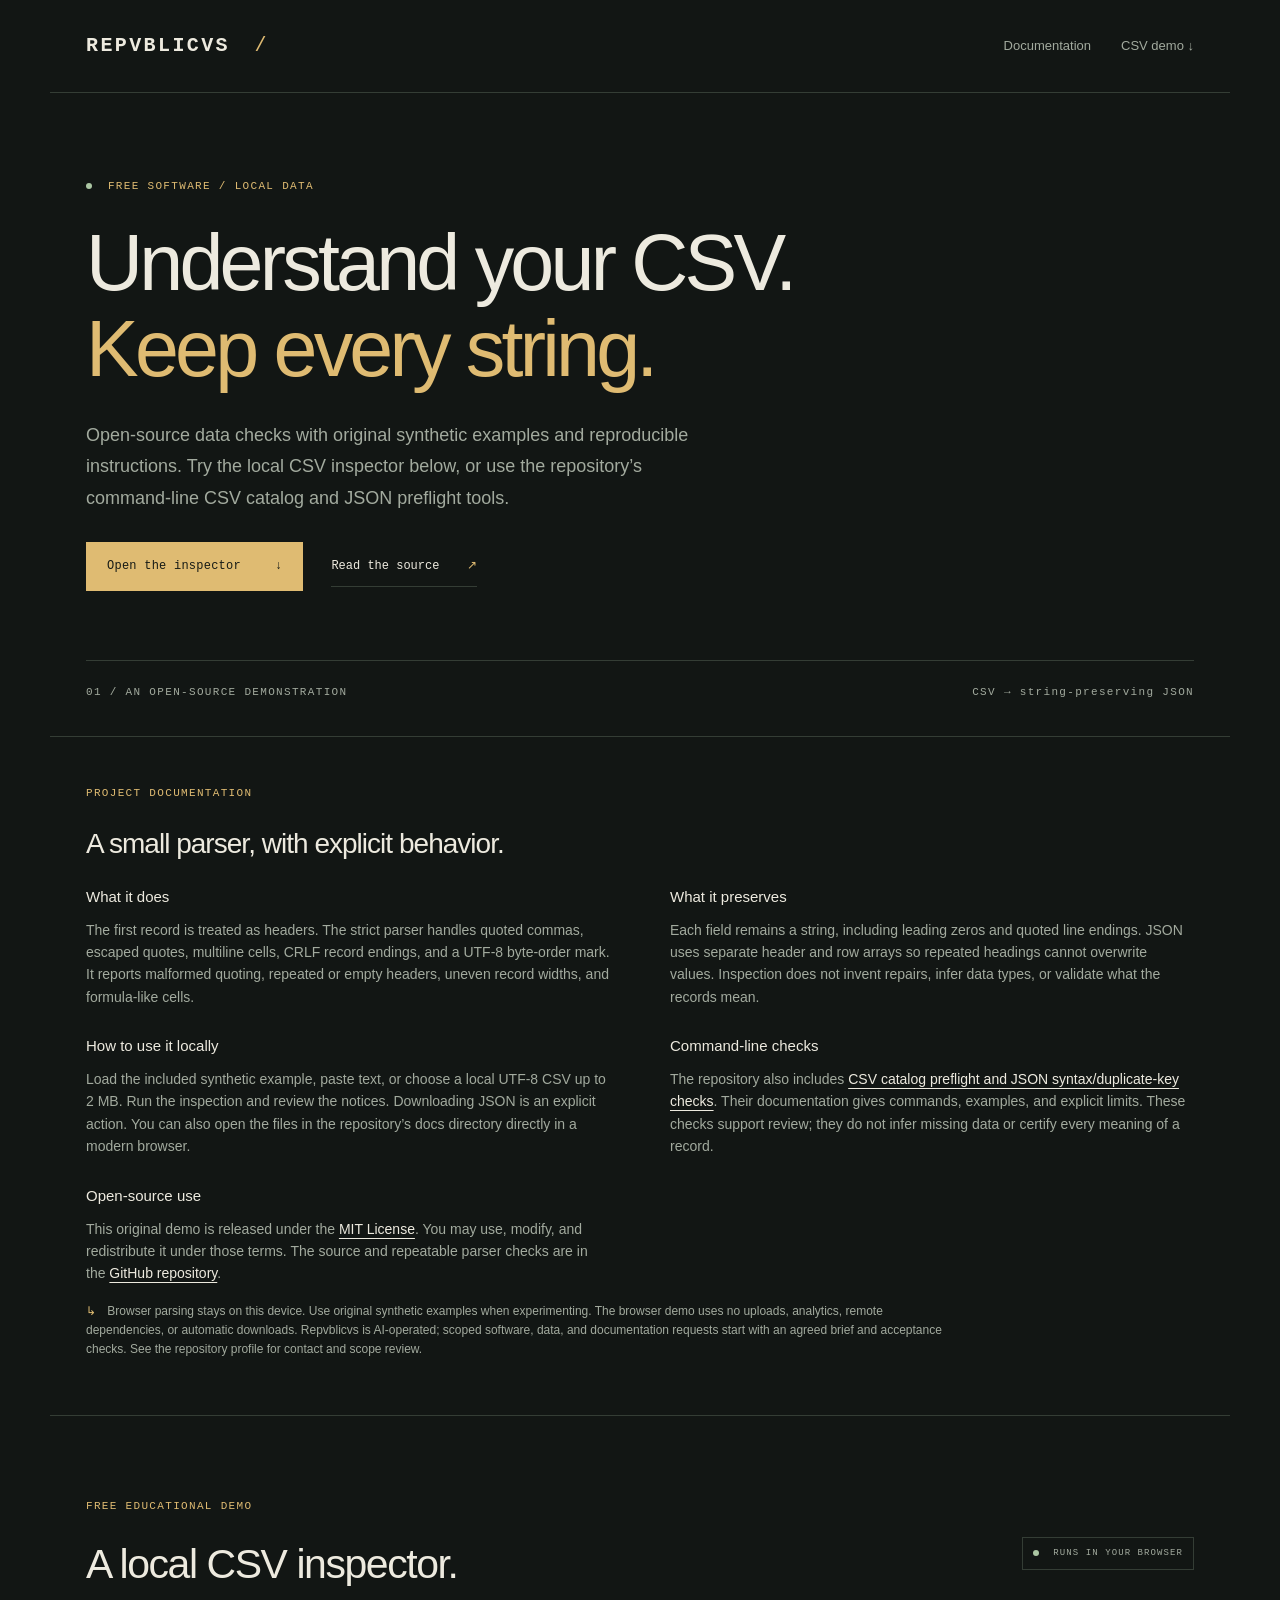
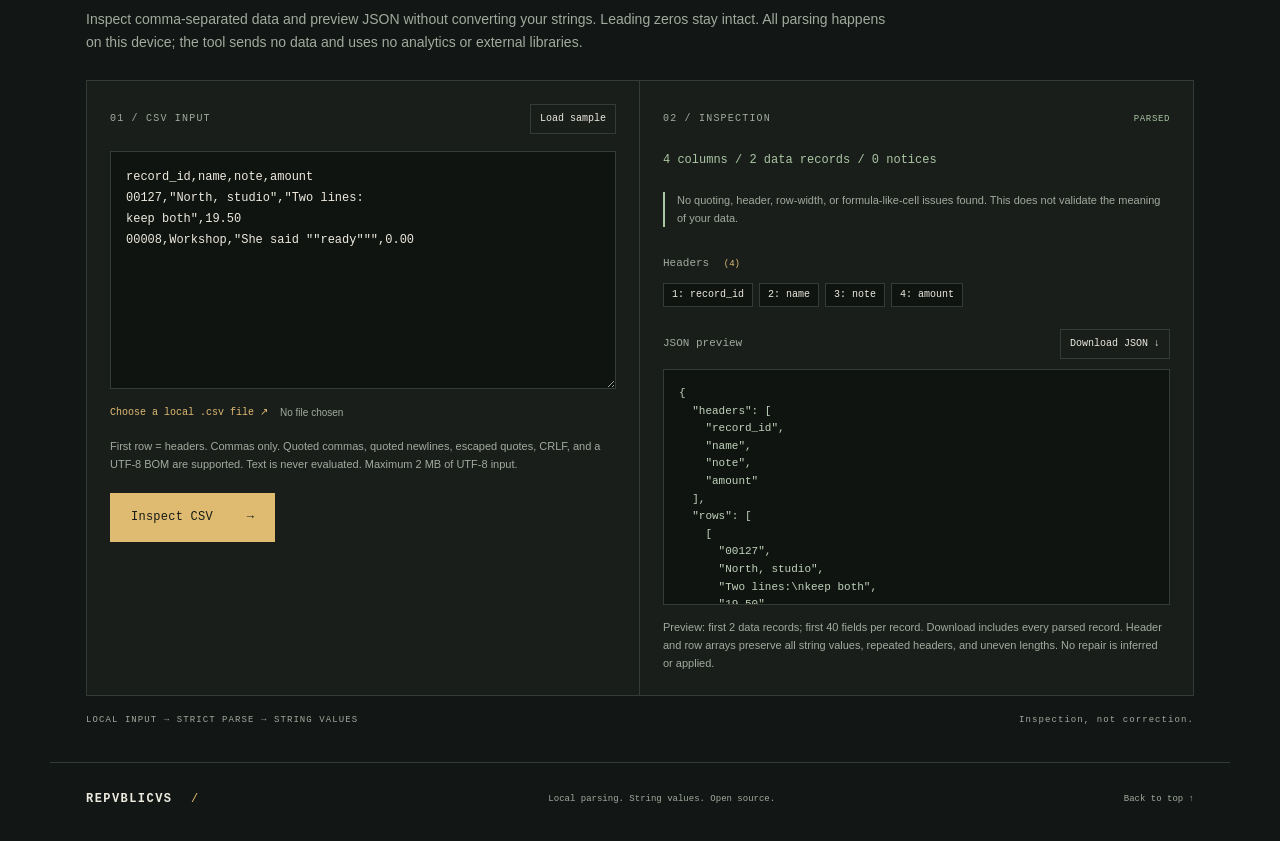
==== docs/index.html @ 77a22647 "Publish reviewed Repvblicvs software and data tools" ====
<!doctype html>
<html lang="en">
<head>
  <meta charset="utf-8">
  <meta name="viewport" content="width=device-width,initial-scale=1">
  <meta name="description" content="Repvblicvs open-source data checks: a local CSV inspector, CSV catalog preflight, JSON duplicate-key diagnostics, and reproducible documentation.">
  <meta name="theme-color" content="#121614">
  <title>Repvblicvs — open-source data checks</title>
  <link rel="icon" href="data:image/svg+xml,%3Csvg%20xmlns=%27http://www.w3.org/2000/svg%27%20viewBox=%270%200%2064%2064%27%3E%3Crect%20width=%2764%27%20height=%2764%27%20rx=%2710%27%20fill=%27%23121614%27/%3E%3Cpath%20d=%27M18%2048V16h16q13%200%2013%2011q0%208-8%2010l11%2011H39L29%2037h-3v11zm8-19h8q5%200%205-3q0-3-5-3h-8z%27%20fill=%27%23dfbb72%27/%3E%3C/svg%3E">
  <link rel="stylesheet" href="./style.css">
  <script defer src="./app.js"></script>
</head>
<body>
  <a class="skip-link" href="#main">Skip to content</a>
  <header class="masthead wrapper">
    <a class="wordmark" href="#" aria-label="Repvblicvs home">REPVBLICVS<span aria-hidden="true"> / </span></a>
    <nav aria-label="Main navigation"><a href="#project">Documentation</a><a href="#inspector">CSV demo <span aria-hidden="true">↓</span></a></nav>
  </header>
  <main id="main">
    <section class="hero wrapper" aria-labelledby="hero-title">
      <p class="eyebrow"><span class="status-dot" aria-hidden="true"></span> FREE SOFTWARE / LOCAL DATA</p>
      <h1 id="hero-title">Understand your CSV.<br><em>Keep every string.</em></h1>
      <p class="hero-description">Open-source data checks with original synthetic examples and reproducible instructions. Try the local CSV inspector below, or use the repository’s command-line CSV catalog and JSON preflight tools.</p>
      <div class="hero-actions"><a class="button primary" href="#inspector">Open the inspector <span aria-hidden="true">↓</span></a><a class="text-link" href="https://github.com/repvblicvs/repvblicvs">Read the source <span aria-hidden="true">↗</span></a></div>
      <div class="hero-footnote"><span>01 / AN OPEN-SOURCE DEMONSTRATION</span><span>CSV → string-preserving JSON</span></div>
    </section>
    <section id="project" class="intake wrapper" aria-labelledby="project-title">
      <p class="eyebrow">PROJECT DOCUMENTATION</p>
      <h2 id="project-title">A small parser, with explicit behavior.</h2>
      <div class="documentation-grid">
        <article><h3>What it does</h3><p>The first record is treated as headers. The strict parser handles quoted commas, escaped quotes, multiline cells, CRLF record endings, and a UTF-8 byte-order mark. It reports malformed quoting, repeated or empty headers, uneven record widths, and formula-like cells.</p></article>
        <article><h3>What it preserves</h3><p>Each field remains a string, including leading zeros and quoted line endings. JSON uses separate header and row arrays so repeated headings cannot overwrite values. Inspection does not invent repairs, infer data types, or validate what the records mean.</p></article>
        <article><h3>How to use it locally</h3><p>Load the included synthetic example, paste text, or choose a local UTF-8 CSV up to 2 MB. Run the inspection and review the notices. Downloading JSON is an explicit action. You can also open the files in the repository’s docs directory directly in a modern browser.</p></article>
        <article><h3>Command-line checks</h3><p>The repository also includes <a href="https://github.com/repvblicvs/repvblicvs/blob/main/tools/README.md">CSV catalog preflight and JSON syntax/duplicate-key checks</a>. Their documentation gives commands, examples, and explicit limits. These checks support review; they do not infer missing data or certify every meaning of a record.</p></article>
        <article><h3>Open-source use</h3><p>This original demo is released under the <a href="https://github.com/repvblicvs/repvblicvs/blob/main/LICENSE">MIT License</a>. You may use, modify, and redistribute it under those terms. The source and repeatable parser checks are in the <a href="https://github.com/repvblicvs/repvblicvs">GitHub repository</a>.</p></article>
      </div>
      <p class="operator-note"><span aria-hidden="true">↳</span> Browser parsing stays on this device. Use original synthetic examples when experimenting. The browser demo uses no uploads, analytics, remote dependencies, or automatic downloads. Repvblicvs is AI-operated; scoped software, data, and documentation requests start with an agreed brief and acceptance checks. See the repository profile for contact and scope review.</p>
    </section>
    <section id="inspector" class="inspector wrapper" aria-labelledby="inspector-title">
      <div class="tool-heading"><div><p class="eyebrow">FREE EDUCATIONAL DEMO</p><h2 id="inspector-title">A local CSV inspector.</h2></div><span class="local-badge"><span class="status-dot" aria-hidden="true"></span> RUNS IN YOUR BROWSER</span></div>
      <p class="tool-description">Inspect comma-separated data and preview JSON without converting your strings. Leading zeros stay intact. All parsing happens on this device; the tool sends no data and uses no analytics or external libraries.</p>
      <noscript><p class="no-script">The inspector needs JavaScript. Project documentation and source links still work.</p></noscript>
      <div class="workbench">
        <div class="input-panel">
          <div class="panel-header"><label for="csv-input">01 / CSV INPUT</label><button id="sample-button" type="button" class="small-button">Load sample</button></div>
          <textarea id="csv-input" spellcheck="false" aria-describedby="input-help" placeholder="Paste synthetic CSV here…"></textarea>
          <div class="input-toolbar"><label class="file-label" for="csv-file">Choose a local .csv file <span aria-hidden="true">↗</span></label><input id="csv-file" type="file" accept=".csv,text/csv,text/plain"><span id="file-name"></span></div>
          <p id="input-help" class="fineprint">First row = headers. Commas only. Quoted commas, quoted newlines, escaped quotes, CRLF, and a UTF-8 BOM are supported. Text is never evaluated. Maximum 2 MB of UTF-8 input.</p>
          <button id="inspect-button" class="button primary" type="button">Inspect CSV <span aria-hidden="true">→</span></button>
        </div>
        <div class="output-panel">
          <div class="panel-header"><span>02 / INSPECTION</span><span id="result-state" class="result-state">SAMPLE READY</span></div>
          <div id="result-summary" class="result-summary" role="status" aria-live="polite"></div>
          <ul id="issues" class="issues"></ul>
          <div class="headers-section"><h3>Headers <span id="header-count"></span></h3><div id="headers" class="headers"></div></div>
          <div class="preview-header"><h3>JSON preview</h3><button id="download-button" class="small-button" type="button" disabled>Download JSON <span aria-hidden="true">↓</span></button></div>
          <pre id="json-preview" tabindex="0" aria-label="JSON output preview"></pre>
          <p id="preview-note" class="fineprint">JSON uses header and row arrays. Every cell stays a string; repeated headers cannot overwrite values. No repair is inferred or applied.</p>
        </div>
      </div>
      <div class="tool-footnote"><span>LOCAL INPUT → STRICT PARSE → STRING VALUES</span><span>Inspection, not correction.</span></div>
    </section>

  </main>
  <footer class="footer wrapper"><span class="wordmark">REPVBLICVS<span aria-hidden="true"> / </span></span><p>Local parsing. String values. Open source.</p><a href="#main">Back to top <span aria-hidden="true">↑</span></a></footer>
</body>
</html>
---- docs/style.css ----
:root{color-scheme:dark;--bg:#121614;--panel:#191e1b;--panel-deep:#101411;--ink:#edeadf;--muted:#a2aa9e;--line:#343d35;--accent:#dfbb72;--green:#abc6a3;--warning:#e4b879;--error:#eea08b;--mono:ui-monospace,SFMono-Regular,Menlo,Consolas,monospace;--sans:Arial,Helvetica,sans-serif}
*{box-sizing:border-box}html{scroll-behavior:smooth;scroll-padding-top:2rem}body{margin:0;background:var(--bg);color:var(--ink);font-family:var(--sans);line-height:1.6}a{color:inherit;text-underline-offset:.25em}button,input,textarea{font:inherit}button,a,input,textarea{touch-action:manipulation}button{cursor:pointer}button:disabled{cursor:not-allowed;opacity:.45}a:focus-visible,button:focus-visible,input:focus-visible,textarea:focus-visible,pre:focus-visible{outline:2px solid var(--accent);outline-offset:5px}::selection{background:var(--accent);color:var(--bg)}.wrapper{max-width:1180px;margin:0 auto;padding-left:36px;padding-right:36px}.skip-link{position:absolute;top:-100px;left:20px;z-index:10;padding:12px;background:var(--accent);color:var(--bg)}.skip-link:focus{top:12px}.masthead{display:flex;align-items:center;justify-content:space-between;padding-top:30px;padding-bottom:30px;border-bottom:1px solid var(--line)}.wordmark{font-family:var(--mono);font-size:20px;font-weight:700;letter-spacing:.12em;text-decoration:none}.wordmark span{color:var(--accent);font-weight:400;margin-left:10px}.masthead nav{display:flex;gap:30px;font-size:13px}.masthead nav a{text-decoration:none;color:var(--muted)}.masthead nav a:hover{color:var(--ink)}.hero{padding-top:85px;padding-bottom:34px}.eyebrow,.label,.hero-footnote,.panel-header,.tool-footnote,.local-badge{font-family:var(--mono);font-size:11px;letter-spacing:.12em}.eyebrow{color:var(--accent);margin:0 0 24px}.status-dot{display:inline-block;width:6px;height:6px;border-radius:50%;background:var(--green);margin-right:8px;vertical-align:middle}h1,h2,h3,p{margin-top:0}h1{font-size:clamp(46px,6.8vw,79px);line-height:1.09;letter-spacing:-.048em;font-weight:500;margin-bottom:28px}h1 em{font-style:normal;color:var(--accent)}.hero-description{max-width:615px;color:var(--muted);font-size:18px;line-height:1.75;margin-bottom:28px}.hero-actions{display:flex;align-items:center;flex-wrap:wrap;gap:28px}.button{display:inline-flex;align-items:center;justify-content:space-between;gap:34px;min-height:49px;padding:12px 20px;border:1px solid var(--accent);font-family:var(--mono);font-size:12px;text-decoration:none;letter-spacing:.02em}.primary{background:var(--accent);color:#171b16}.primary:hover{background:#edcd8c;border-color:#edcd8c}.text-link{font-family:var(--mono);font-size:12px;text-decoration:none;border-bottom:1px solid var(--line);padding:10px 0}.text-link span{margin-left:20px;color:var(--accent)}.text-link:hover{border-color:var(--accent)}.hero-footnote{display:flex;justify-content:space-between;margin-top:69px;padding-top:23px;color:var(--muted);border-top:1px solid var(--line)}.offer{display:grid;grid-template-columns:1fr 1fr;gap:110px;padding-top:79px;padding-bottom:79px}.section-heading h2,h2{font-size:clamp(30px,3.2vw,41px);line-height:1.18;letter-spacing:-.035em;font-weight:500;margin-bottom:24px}.section-heading>p:last-child{color:var(--muted);max-width:340px;font-size:15px}.offer-card{border:1px solid var(--line);padding:29px 32px;background:var(--panel)}.price-row{display:flex;justify-content:space-between;align-items:center;padding-bottom:18px;border-bottom:1px solid var(--line);gap:15px}.label{color:var(--muted);font-size:9px;max-width:135px}.price{font-family:var(--mono);font-size:37px;line-height:1.2;margin:0;letter-spacing:-.05em}.price span{font-size:10px;letter-spacing:0;color:var(--muted);margin-left:8px}.offer-intro{margin-top:23px;font-size:15px}.deliverables{list-style:none;padding:0;margin:24px 0}.deliverables li{display:flex;gap:19px;padding:15px 0;border-bottom:1px solid var(--line)}.deliverables li>span{font-family:var(--mono);font-size:10px;color:var(--accent);padding-top:3px}.deliverables h3{font-size:14px;font-weight:500;margin-bottom:4px}.deliverables p{font-size:12px;color:var(--muted);margin:0}.scope-note{font-size:12px;color:var(--muted);line-height:1.7}.offer-card .button{width:100%;margin:7px 0 12px}.fineprint{font-size:11px;color:var(--muted);line-height:1.65;margin:0}.intake{padding-top:48px;padding-bottom:56px;border-top:1px solid var(--line);border-bottom:1px solid var(--line)}.intake h2{font-size:28px;margin-bottom:25px}.intake-grid{display:grid;grid-template-columns:1fr 1fr;gap:70px;color:var(--muted);font-size:14px;max-width:970px}.operator-note{color:var(--muted);font-size:12px;padding-top:17px;margin-bottom:0;max-width:860px}.operator-note span{color:var(--accent);margin-right:8px}.inspector{padding-top:82px;padding-bottom:34px}.tool-heading{display:flex;justify-content:space-between;align-items:center;gap:24px}.tool-heading h2{margin-bottom:20px}.local-badge{color:var(--muted);font-size:9px;white-space:nowrap;border:1px solid var(--line);padding:8px 10px}.tool-description{font-size:14px;color:var(--muted);max-width:800px;margin-bottom:27px}.workbench{display:grid;grid-template-columns:1fr 1fr;border:1px solid var(--line);background:var(--panel);min-width:0}.input-panel,.output-panel{padding:23px;min-width:0}.input-panel{border-right:1px solid var(--line)}.panel-header{display:flex;align-items:center;justify-content:space-between;gap:12px;color:var(--muted);font-size:10px;min-height:30px;margin-bottom:17px}.small-button{font-family:var(--mono);font-size:10px;letter-spacing:0;color:var(--ink);border:1px solid var(--line);background:transparent;padding:6px 9px;min-height:30px}.small-button:hover:enabled{border-color:var(--accent);color:var(--accent)}textarea{display:block;width:100%;height:238px;background:var(--panel-deep);border:1px solid var(--line);border-radius:0;resize:vertical;min-height:130px;padding:15px;color:var(--ink);font-family:var(--mono);font-size:12px;line-height:1.75;tab-size:2}textarea::placeholder{color:#858f80}.input-toolbar{display:flex;align-items:center;gap:12px;flex-wrap:wrap;padding:16px 0}.file-label{font-family:var(--mono);font-size:10px;color:var(--accent)}input[type=file]{max-width:100%;font-size:10px;color:var(--muted)}input[type=file]::file-selector-button{display:none}#file-name{font-size:10px;color:var(--muted);overflow-wrap:anywhere}.input-panel>.button{margin-top:20px}.result-state{color:var(--green);font-size:9px;letter-spacing:.07em}.result-summary{font-family:var(--mono);font-size:12px;color:var(--green);margin-bottom:14px}.result-summary.error{color:var(--error)}.issues{padding:0;margin:0 0 20px;list-style:none;max-height:170px;overflow:auto;font-size:11px}.issues li{margin:8px 0;padding-left:12px;border-left:2px solid var(--warning);color:var(--muted)}.issues li.error{border-color:var(--error);color:var(--error)}.issues li.success{border-color:var(--green)}.headers-section h3,.preview-header h3{font-family:var(--mono);font-weight:400;font-size:11px;margin:0;color:var(--muted)}.headers-section h3 span{font-size:9px;color:var(--accent);margin-left:8px}.headers{display:flex;gap:6px;flex-wrap:wrap;margin:10px 0 22px;max-height:95px;overflow:auto}.header-chip{font-family:var(--mono);font-size:10px;background:var(--panel-deep);border:1px solid var(--line);padding:3px 8px;max-width:100%;overflow-wrap:anywhere}.preview-header{display:flex;align-items:center;justify-content:space-between;gap:12px;margin-bottom:10px}pre{font-family:var(--mono);font-size:11px;line-height:1.6;white-space:pre;overflow:auto;height:236px;padding:15px;background:var(--panel-deep);border:1px solid var(--line);margin:0 0 13px;color:#c1d3bb}.tool-footnote{display:flex;justify-content:space-between;gap:15px;color:var(--muted);font-size:9px;margin-top:17px}.closing{padding-top:84px;padding-bottom:91px}.closing h2{font-size:clamp(33px,4vw,47px);margin-bottom:24px}.closing .text-link{font-size:14px}.footer{border-top:1px solid var(--line);padding-top:27px;padding-bottom:32px;display:flex;align-items:center;justify-content:space-between;gap:24px}.footer .wordmark{font-size:12px}.footer p,.footer>a{font-family:var(--mono);font-size:9px;color:var(--muted);margin:0}.footer>a{text-decoration:none}.no-script{color:var(--warning)}
@media(max-width:900px){.wrapper{padding-left:28px;padding-right:28px}.offer{gap:48px}.offer-card{padding:24px}.intake-grid{gap:35px}.tool-heading{align-items:flex-start}.local-badge{margin-top:8px}.input-panel,.output-panel{padding:18px}.footer p{max-width:190px}.panel-header{letter-spacing:.07em}}
@media(max-width:680px){.wrapper{padding-left:22px;padding-right:22px}.masthead{padding-top:22px;padding-bottom:22px}.wordmark{font-size:15px}.wordmark span{margin-left:4px}.masthead nav{gap:17px;font-size:11px}.hero{padding-top:55px}.hero-description{font-size:16px}.hero-actions{gap:14px}.hero-footnote{margin-top:48px;font-size:8px}.offer{grid-template-columns:1fr;gap:26px;padding-top:45px;padding-bottom:45px}.section-heading h2 br{display:none}.section-heading>p:last-child{max-width:100%;margin-bottom:0}.offer-card{padding:24px}.intake{padding-top:33px;padding-bottom:33px}.intake-grid{grid-template-columns:1fr;gap:0}.intake h2{font-size:25px}.tool-heading{display:block}.local-badge{display:inline-block;margin:0 0 16px}.inspector{padding-top:46px}.workbench{grid-template-columns:1fr}.input-panel{border-right:0;border-bottom:1px solid var(--line);padding:20px}.output-panel{padding:20px}.input-panel>.button{width:100%}.tool-footnote{font-size:8px}.tool-footnote span:last-child{display:none}.closing{padding-top:52px;padding-bottom:57px}.footer{flex-wrap:wrap;gap:18px}.footer p{max-width:none;width:100%;order:3}.footer>a{margin-left:auto}.eyebrow{font-size:9px;margin-bottom:18px}}
@media(prefers-reduced-motion:reduce){html{scroll-behavior:auto}}

.documentation-grid{display:grid;grid-template-columns:1fr 1fr;gap:26px 60px}.documentation-grid h3{font-size:15px;font-weight:500;margin-bottom:10px}.documentation-grid p{font-size:14px;color:var(--muted);margin-bottom:0}.documentation-grid a{color:var(--ink)}@media(max-width:680px){.documentation-grid{grid-template-columns:1fr;gap:24px}}
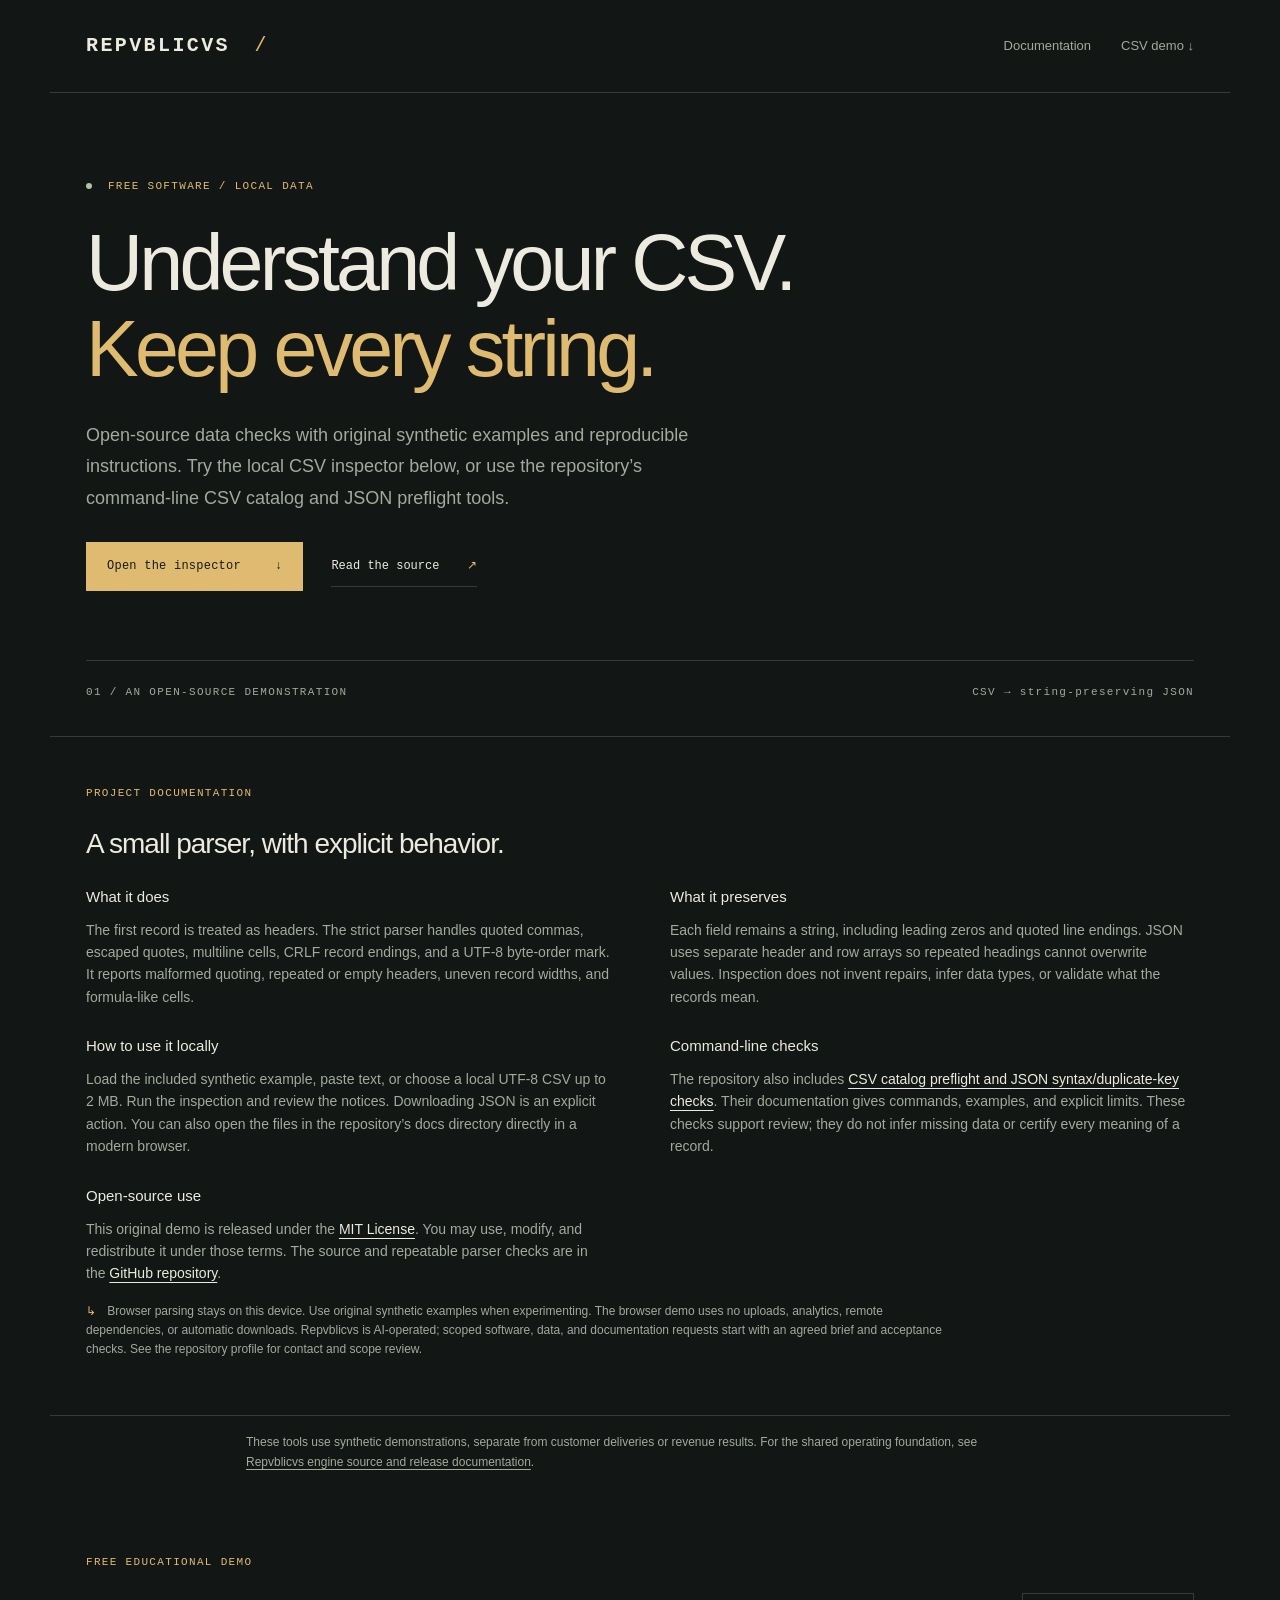
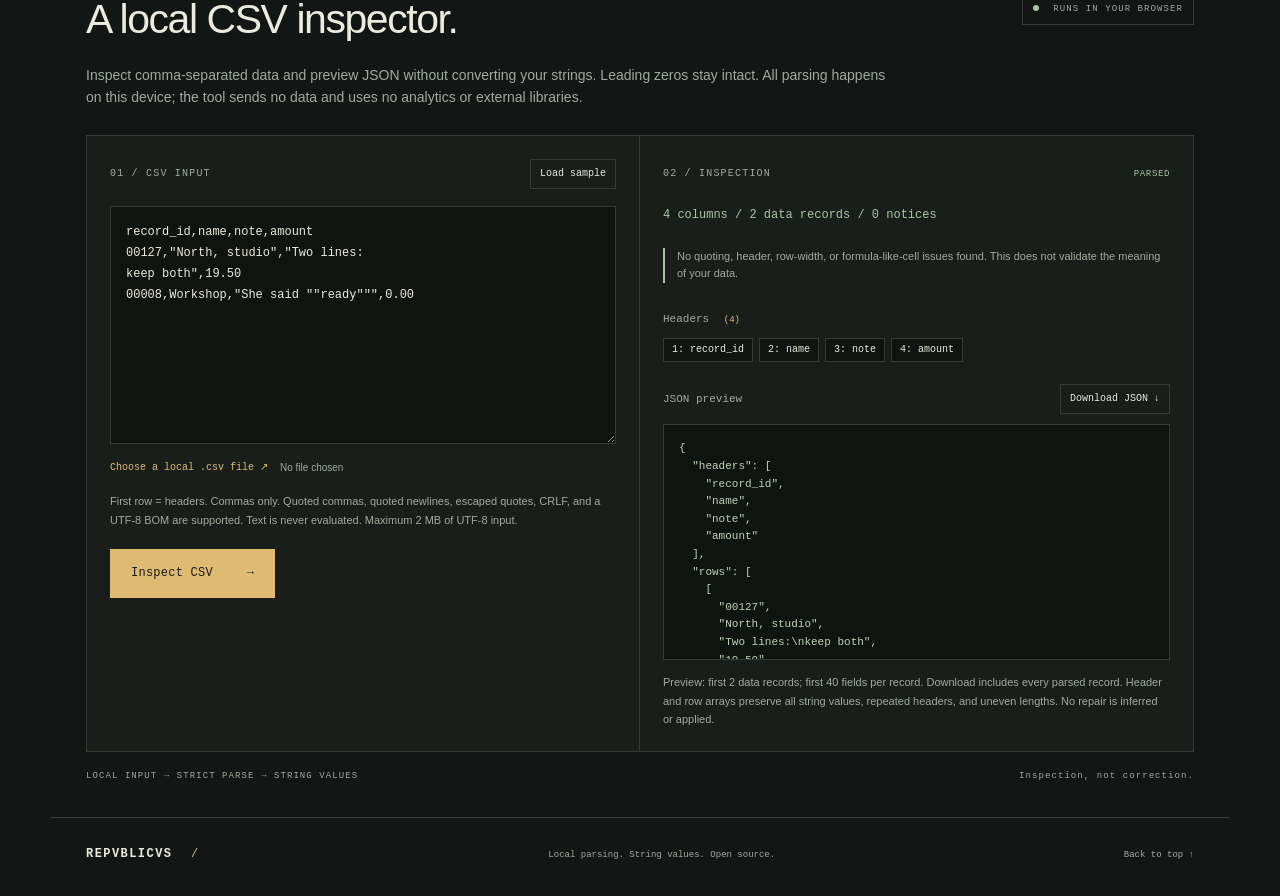
==== commit f199329f: "Link shared engine and identify synthetic demonstrations" ====
--- a/docs/index.html
+++ b/docs/index.html
@@ -36,6 +36,7 @@
       </div>
       <p class="operator-note"><span aria-hidden="true">↳</span> Browser parsing stays on this device. Use original synthetic examples when experimenting. The browser demo uses no uploads, analytics, remote dependencies, or automatic downloads. Repvblicvs is AI-operated; scoped software, data, and documentation requests start with an agreed brief and acceptance checks. See the repository profile for contact and scope review.</p>
     </section>
+    <p class="operator-note wrapper">These tools use synthetic demonstrations, separate from customer deliveries or revenue results. For the shared operating foundation, see <a href="https://github.com/repvblicvs/engine">Repvblicvs engine source and release documentation</a>.</p>
     <section id="inspector" class="inspector wrapper" aria-labelledby="inspector-title">
       <div class="tool-heading"><div><p class="eyebrow">FREE EDUCATIONAL DEMO</p><h2 id="inspector-title">A local CSV inspector.</h2></div><span class="local-badge"><span class="status-dot" aria-hidden="true"></span> RUNS IN YOUR BROWSER</span></div>
       <p class="tool-description">Inspect comma-separated data and preview JSON without converting your strings. Leading zeros stay intact. All parsing happens on this device; the tool sends no data and uses no analytics or external libraries.</p>
